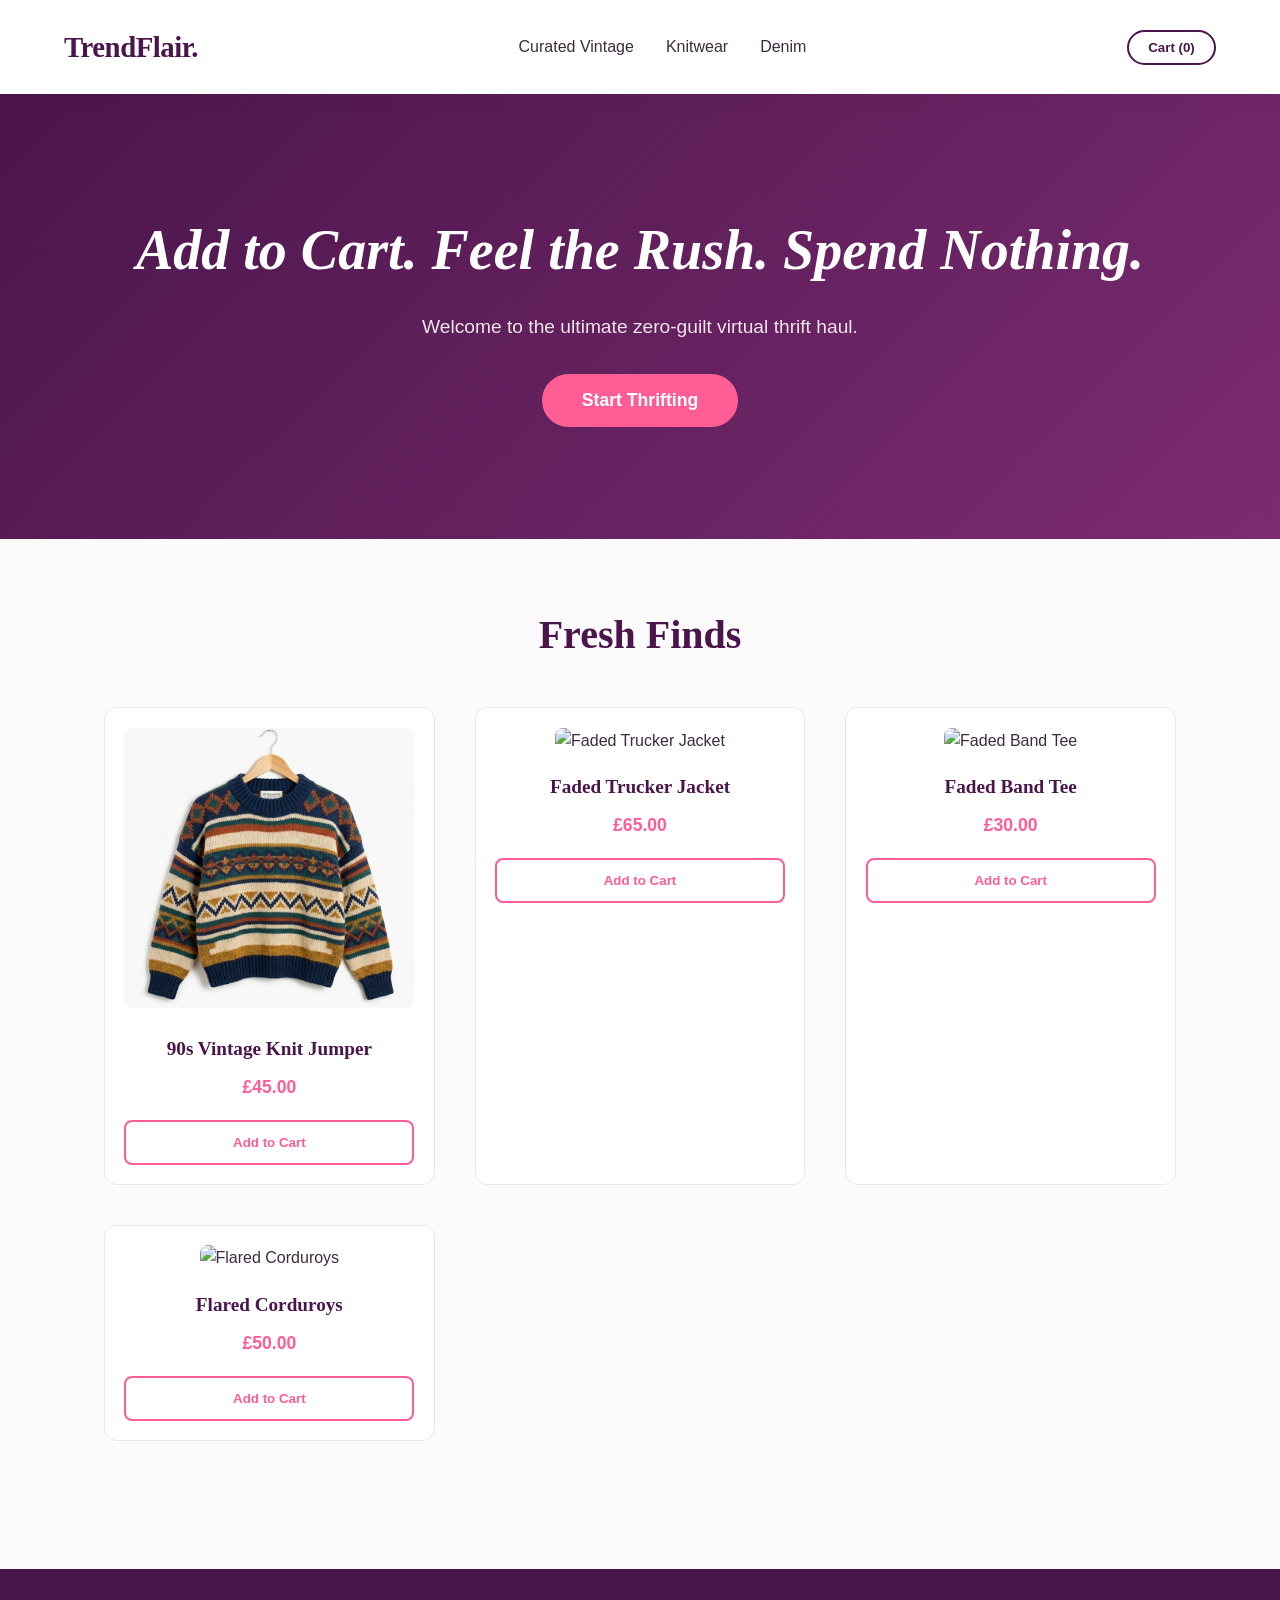
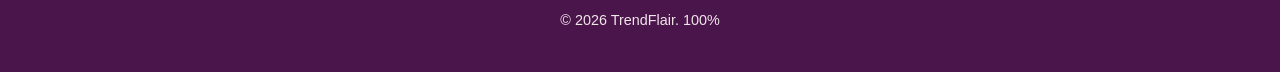
==== index.html @ 0e7a6d07 "Add base styles and layout for vintage-themed e-commerce site - Introduced CSS variables for consist" ====
<!DOCTYPE html>
<html lang="en">
<head>
    <meta charset="UTF-8">
    <meta name="viewport" content="width=device-width, initial-scale=1.0">
    <title>TrendFlair | Shop Without the Guilt</title>
    <link rel="stylesheet" href="style.css">
</head>
<body>

    <header class="navbar">
        <div class="logo">TrendFlair.</div>
        <nav>
            <ul class="nav-links">
                <li><a href="#">Curated Vintage</a></li>
                <li><a href="#">Knitwear</a></li>
                <li><a href="#">Denim</a></li>
            </ul>
        </nav>
        <div class="cart">
            <button class="cart-btn">Cart (0)</button>
        </div>
    </header>

    <section class="hero">
        <div class="hero-content">
            <h1>Add to Cart. Feel the Rush. Spend Nothing.</h1>
            <p>Welcome to the ultimate zero-guilt virtual thrift haul.</p>
            <button class="cta-btn">Start Thrifting</button>
        </div>
    </section>

    <main class="shop-container">
        <h2>Fresh Finds</h2>
        <div class="product-grid">
            
            <div class="product-card">
                <img src="90sjumper.png" alt="90s Vintage Knit Jumper" class="product-image">
                <h3 class="product-title">90s Vintage Knit Jumper</h3>
                <p class="product-price">£45.00</p>
                <button class="add-to-cart-btn">Add to Cart</button>
            </div>

            <div class="product-card">
                <img src="navyjacket.png" alt="Faded Trucker Jacket" class="product-image">
                <h3 class="product-title">Faded Trucker Jacket</h3>
                <p class="product-price">£65.00</p>
                <button class="add-to-cart-btn">Add to Cart</button>
            </div>

            <div class="product-card">
                <img src="bandtee.png" alt="Faded Band Tee" class="product-image">
                <h3 class="product-title">Faded Band Tee</h3>
                <p class="product-price">£30.00</p>
                <button class="add-to-cart-btn">Add to Cart</button>
            </div>

            <div class="product-card">
                <img src="cordflares.png" alt="Flared Corduroys" class="product-image">
                <h3 class="product-title">Flared Corduroys</h3>
                <p class="product-price">£50.00</p>
                <button class="add-to-cart-btn">Add to Cart</button>
            </div>

        </div>
    </main>

    <footer>
        <p>&copy; 2026 TrendFlair. 100%
---- style.css ----
/* --- Base Styles & Variables --- */
:root {
    --primary-color: #4a154b; /* Deep vintage plum */
    --accent-color: #ff5e94;  /* Retro punchy pink */
    --background-color: #fdfafb; /* Warm, soft cream */
    --text-color: #3d2c3e;
    --card-bg: #ffffff;
    --border-radius: 12px; /* Softer, rounder corners */
}

* {
    margin: 0;
    padding: 0;
    box-sizing: border-box;
}

body {
    background-color: var(--background-color);
    color: var(--text-color);
    font-family: 'Helvetica Neue', Arial, sans-serif;
    line-height: 1.6;
}

/* Vintage Typography for Headings */
h1, h2, h3, .logo {
    font-family: 'Georgia', 'Times New Roman', serif;
}

/* --- Navigation --- */
.navbar {
    display: flex;
    justify-content: space-between;
    align-items: center;
    padding: 1.5rem 5%;
    background-color: var(--card-bg);
    box-shadow: 0 4px 20px rgba(74, 21, 75, 0.05); /* Tinted shadow */
    position: sticky;
    top: 0;
    z-index: 100;
}

.logo {
    font-size: 1.8rem;
    font-weight: bold;
    color: var(--primary-color);
    letter-spacing: -0.5px;
}

.nav-links {
    list-style: none;
    display: flex;
    gap: 2rem;
}

.nav-links a {
    text-decoration: none;
    color: var(--text-color);
    font-weight: 500;
    transition: color 0.3s;
}

.nav-links a:hover {
    color: var(--accent-color);
}

.cart-btn {
    background-color: var(--card-bg);
    color: var(--primary-color);
    border: 2px solid var(--primary-color);
    padding: 0.5rem 1.2rem;
    border-radius: 20px; /* pill shape for retro feel */
    cursor: pointer;
    font-weight: bold;
    transition: all 0.3s ease;
}

.cart-btn:hover {
    background-color: var(--primary-color);
    color: white;
}

/* --- hero Section --- */
.hero {
    background-color: var(--primary-color);
    background-image: linear-gradient(135deg, #4a154b 0%, #7b2c70 100%); /* purple gradient */
    color: white;
    text-align: center;
    padding: 7rem 1rem;
}

.hero h1 {
    font-size: 3.5rem;
    margin-bottom: 1rem;
    font-style: italic;
}

.hero p {
    font-size: 1.2rem;
    margin-bottom: 2rem;
    color: #f0e6ea;
}

.cta-btn {
    background-color: var(--accent-color);
    color: white;
    border: none;
    padding: 1rem 2.5rem;
    font-size: 1.1rem;
    font-weight: bold;
    border-radius: 30px;
    cursor: pointer;
    transition: transform 0.2s, box-shadow 0.2s;
}

.cta-btn:hover {
    transform: translateY(-3px);
    box-shadow: 0 6px 15px rgba(255, 94, 148, 0.4); /* pink glow */
}

/* --- Shop Layout --- */
.shop-container {
    padding: 4rem 5%;
    max-width: 1200px;
    margin: 0 auto;
}

.shop-container h2 {
    margin-bottom: 2.5rem;
    font-size: 2.5rem;
    color: var(--primary-color);
    text-align: center;
}

.product-grid {
    display: grid;
    grid-template-columns: repeat(auto-fit, minmax(250px, 1fr));
    gap: 2.5rem;
}

/* --- Product Cards --- */
.product-card {
    background-color: var(--card-bg);
    border-radius: var(--border-radius);
    padding: 1.2rem;
    text-align: center;
    border: 1px solid #f0e6ea;
    /* Basic starting states for our hover effects */
    transition: transform 0.4s ease, box-shadow 0.4s ease;
}

.placeholder-img {
    background-color: #f4eef1; /* Soft pink-gray */
    height: 280px;
    border-radius: 8px;
    display: flex;
    align-items: center;
    justify-content: center;
    color: #b59aa8;
    font-style: italic;
    margin-bottom: 1.2rem;
    /* Smooth transition for images */
    transition: background-color 0.4s ease;
}

/* crop images to fit nicely in the card */
.product-image {
    width: 100%;
    height: 280px;
    object-fit: cover; 
    border-radius: 8px;
    margin-bottom: 1.2rem;
}

.product-title {
    font-size: 1.2rem;
    margin-bottom: 0.5rem;
    color: var(--primary-color);
}

.product-price {
    font-weight: bold;
    color: var(--accent-color);
    margin-bottom: 1.2rem;
    font-size: 1.1rem;
}

.add-to-cart-btn {
    width: 100%;
    padding: 0.8rem;
    background-color: white;
    border: 2px solid var(--accent-color);
    color: var(--accent-color);
    font-weight: bold;
    cursor: pointer;
    border-radius: 8px;
    transition: all 0.3s ease;
}

/* --- Footer --- */
footer {
    text-align: center;
    padding: 2.5rem;
    background-color: var(--primary-color);
    color: #f0e6ea;
    margin-top: 4rem;
    font-size: 0.9rem;
}

/* --- Mobile Responsiveness --- */

@media (max-width: 768px) {
    
    .navbar {
        flex-direction: column; /* stacks the logo, links, and cart vertically */
        gap: 1rem;
        padding: 1rem;
    }

    /* shrink the Hero section */
    .hero {
        padding: 4rem 1rem; 
    }

    .hero h1 {
        font-size: 2.2rem; /* shrinks the massive title so it fits */
    }

    .hero p {
        font-size: 1rem;
    }

    /* adjusts the Shop Layout */
    .shop-container {
        padding: 2rem 1rem;
    }

    .shop-container h2 {
        font-size: 2rem;
    }
}
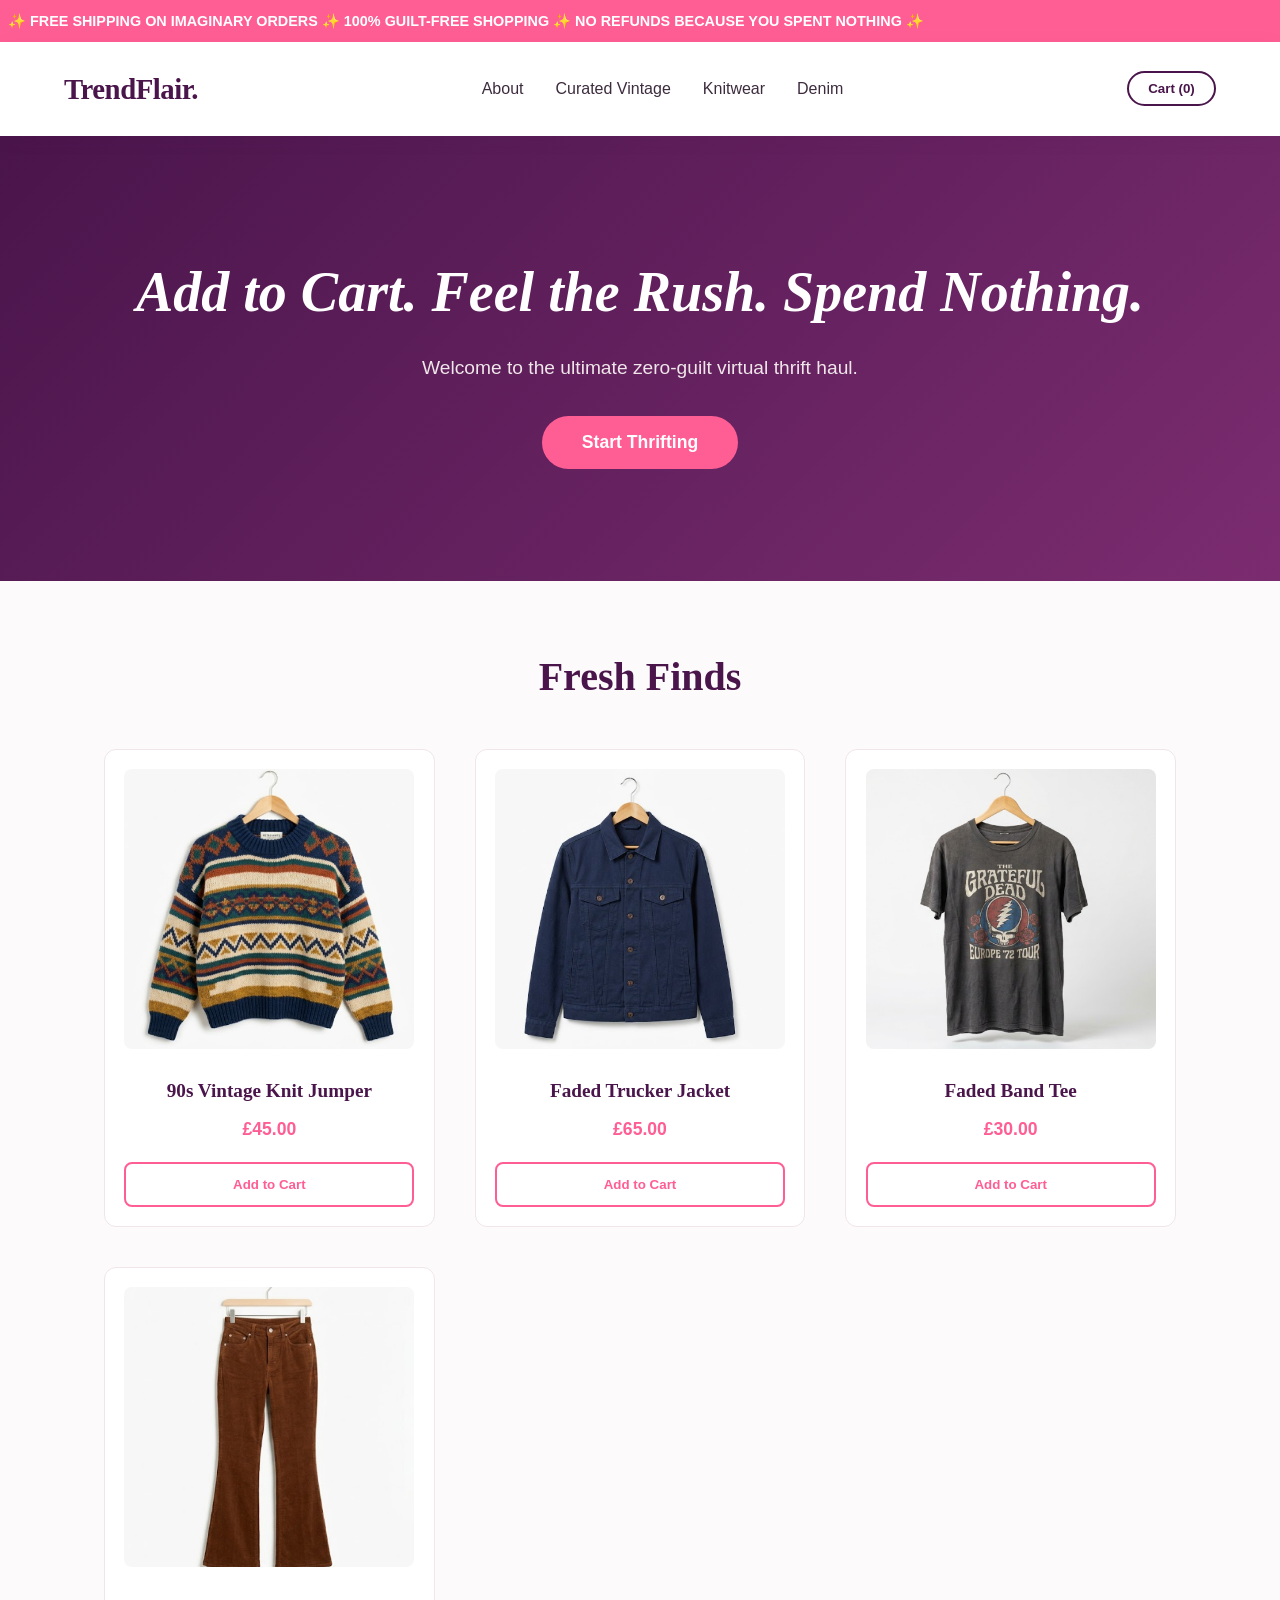
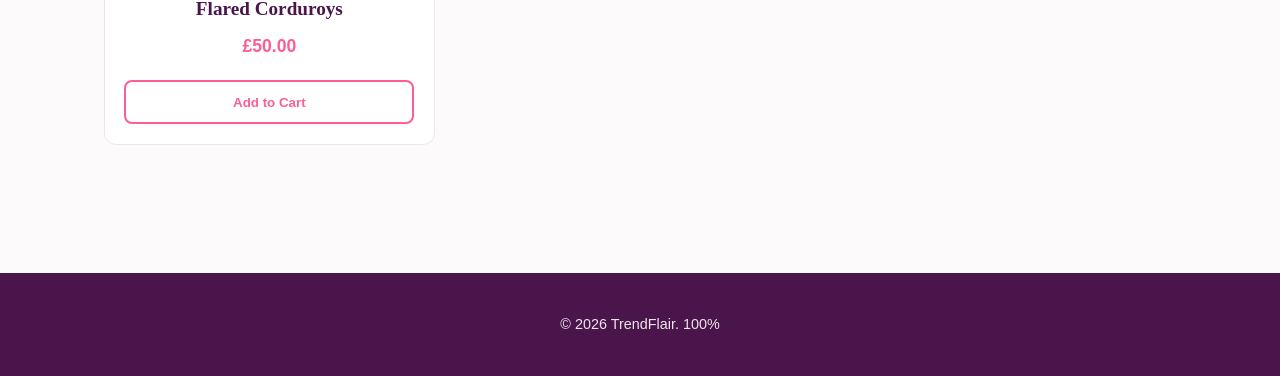
==== commit 5580bb86: "Add About page with content and styles" ====
--- a/index.html
+++ b/index.html
@@ -8,10 +8,16 @@
 </head>
 <body>
 
+     <!-- Promo Banner-->
+    <div class="promo-banner">
+    <p class="scrolling-text">✨ FREE SHIPPING ON IMAGINARY ORDERS ✨ 100% GUILT-FREE SHOPPING ✨ NO REFUNDS BECAUSE YOU SPENT NOTHING ✨</p>
+</div>
+
     <header class="navbar">
         <div class="logo">TrendFlair.</div>
         <nav>
             <ul class="nav-links">
+                <li><a href="about.html">About</a></li>
                 <li><a href="#">Curated Vintage</a></li>
                 <li><a href="#">Knitwear</a></li>
                 <li><a href="#">Denim</a></li>
@@ -30,7 +36,7 @@
         </div>
     </section>
 
-    <main class="shop-container">
+    <main class="shop-container" id="shop">
         <h2>Fresh Finds</h2>
         <div class="product-grid">
             
--- a/style.css
+++ b/style.css
@@ -117,6 +117,25 @@
     box-shadow: 0 6px 15px rgba(255, 94, 148, 0.4); /* pink glow */
 }
 
+.promo-banner {
+    background-color: var(--accent-color);
+    color: white;
+    padding: 0.5rem;
+    overflow: hidden; /* hides the text that slides off-screen */
+    white-space: nowrap; /* forces text to stay on one line */
+}
+
+.scrolling-text {
+    display: inline-block;
+    font-weight: bold;
+    font-size: 0.9rem;
+    animation: scroll-left 20s linear infinite; 
+}
+
+@keyframes scroll-left {
+    0% { transform: translateX(100%); }
+    100% { transform: translateX(-100%); }
+}
 /* --- Shop Layout --- */
 .shop-container {
     padding: 4rem 5%;
@@ -196,6 +215,70 @@
     transition: all 0.3s ease;
 }
 
+/* --- About Page Styles --- */
+
+.about-hero {
+    background-color: var(--primary-color);
+    color: white;
+    text-align: center;
+    padding: 5rem 1rem;
+    border-bottom: 8px solid var(--accent-color);
+}
+
+.about-hero h1 {
+    font-size: 2.8rem;
+    font-style: italic;
+}
+
+.about-container {
+    padding: 4rem 5%;
+    max-width: 900px;
+    margin: 0 auto;
+}
+
+.about-content {
+    display: flex;
+    flex-direction: column;
+    gap: 3rem;
+}
+
+.about-text h2 {
+    color: var(--primary-color);
+    font-size: 2.2rem;
+    margin-bottom: 1.5rem;
+}
+
+.about-text p {
+    font-size: 1.1rem;
+    margin-bottom: 1.5rem;
+    color: var(--text-color);
+}
+
+/* The Portfolio Brag Box */
+.tech-stack-box {
+    background-color: var(--card-bg);
+    border: 2px dashed #d1c4c9;
+    padding: 2.5rem;
+    border-radius: var(--border-radius);
+    box-shadow: 0 4px 15px rgba(74, 21, 75, 0.05);
+}
+
+.tech-stack-box h3 {
+    color: var(--accent-color);
+    margin-bottom: 1rem;
+    font-size: 1.5rem;
+}
+
+.tech-stack-box ul {
+    list-style-position: inside;
+    margin-top: 1rem;
+    color: var(--primary-color);
+}
+
+.tech-stack-box li {
+    margin-bottom: 0.8rem;
+}
+
 /* --- Footer --- */
 footer {
     text-align: center;
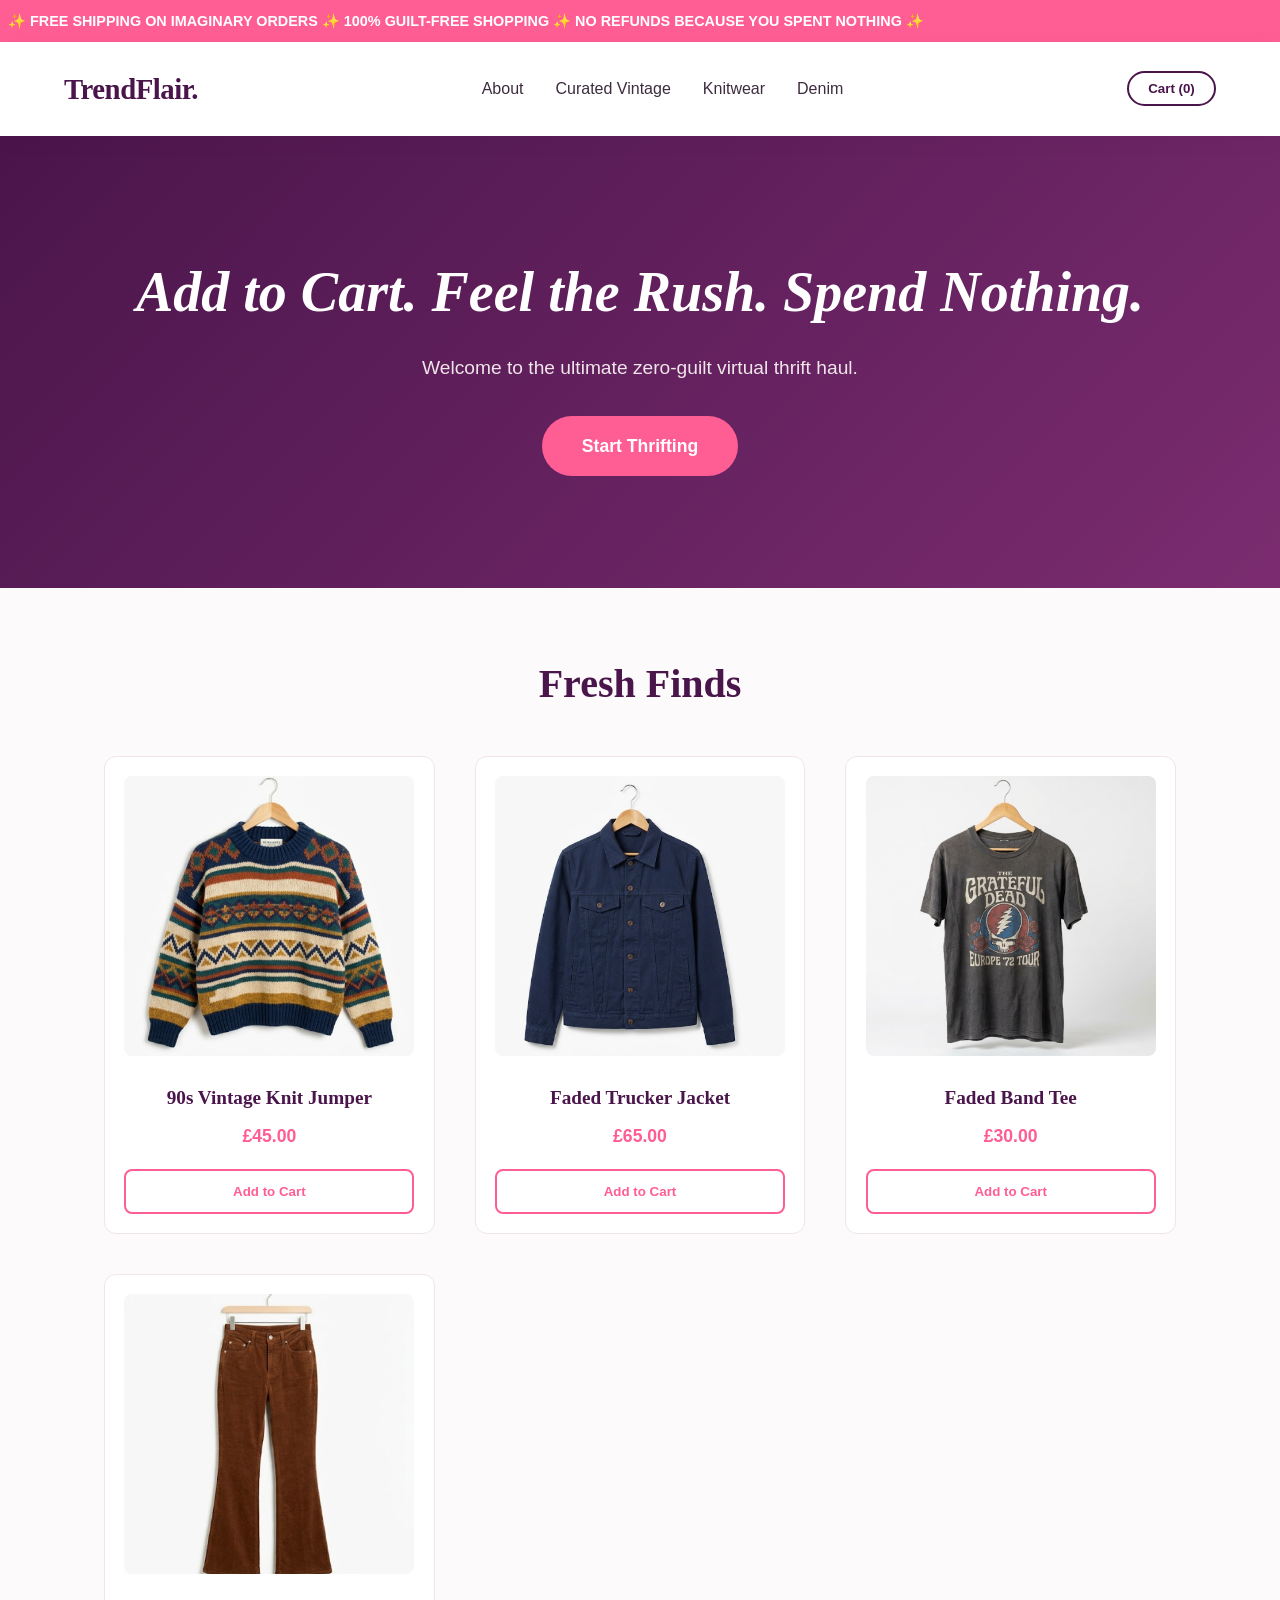
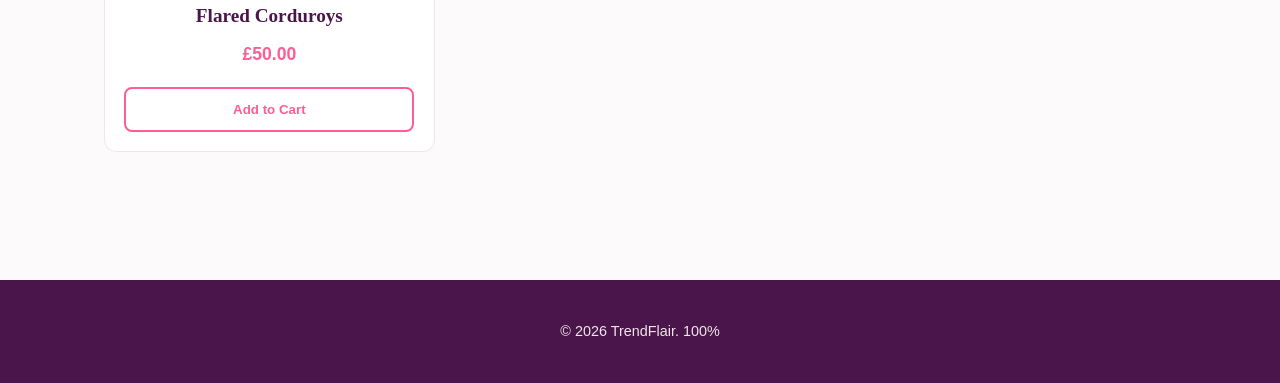
==== commit 442af3db: "Refactor hero section button to anchor link and add smooth scrolling behavior" ====
--- a/index.html
+++ b/index.html
@@ -28,11 +28,11 @@
         </div>
     </header>
 
-    <section class="hero">
+<section class="hero">
         <div class="hero-content">
             <h1>Add to Cart. Feel the Rush. Spend Nothing.</h1>
             <p>Welcome to the ultimate zero-guilt virtual thrift haul.</p>
-            <button class="cta-btn">Start Thrifting</button>
+            <a href="#shop" class="cta-btn">Start Thrifting</a>
         </div>
     </section>
 
--- a/style.css
+++ b/style.css
@@ -6,6 +6,9 @@
     --text-color: #3d2c3e;
     --card-bg: #ffffff;
     --border-radius: 12px; /* Softer, rounder corners */
+}
+html {
+    scroll-behavior: smooth; /* makes all anchor links glide smoothly */
 }
 
 * {
@@ -101,6 +104,8 @@
 }
 
 .cta-btn {
+    display: inline-block; 
+    text-decoration: none; 
     background-color: var(--accent-color);
     color: white;
     border: none;
